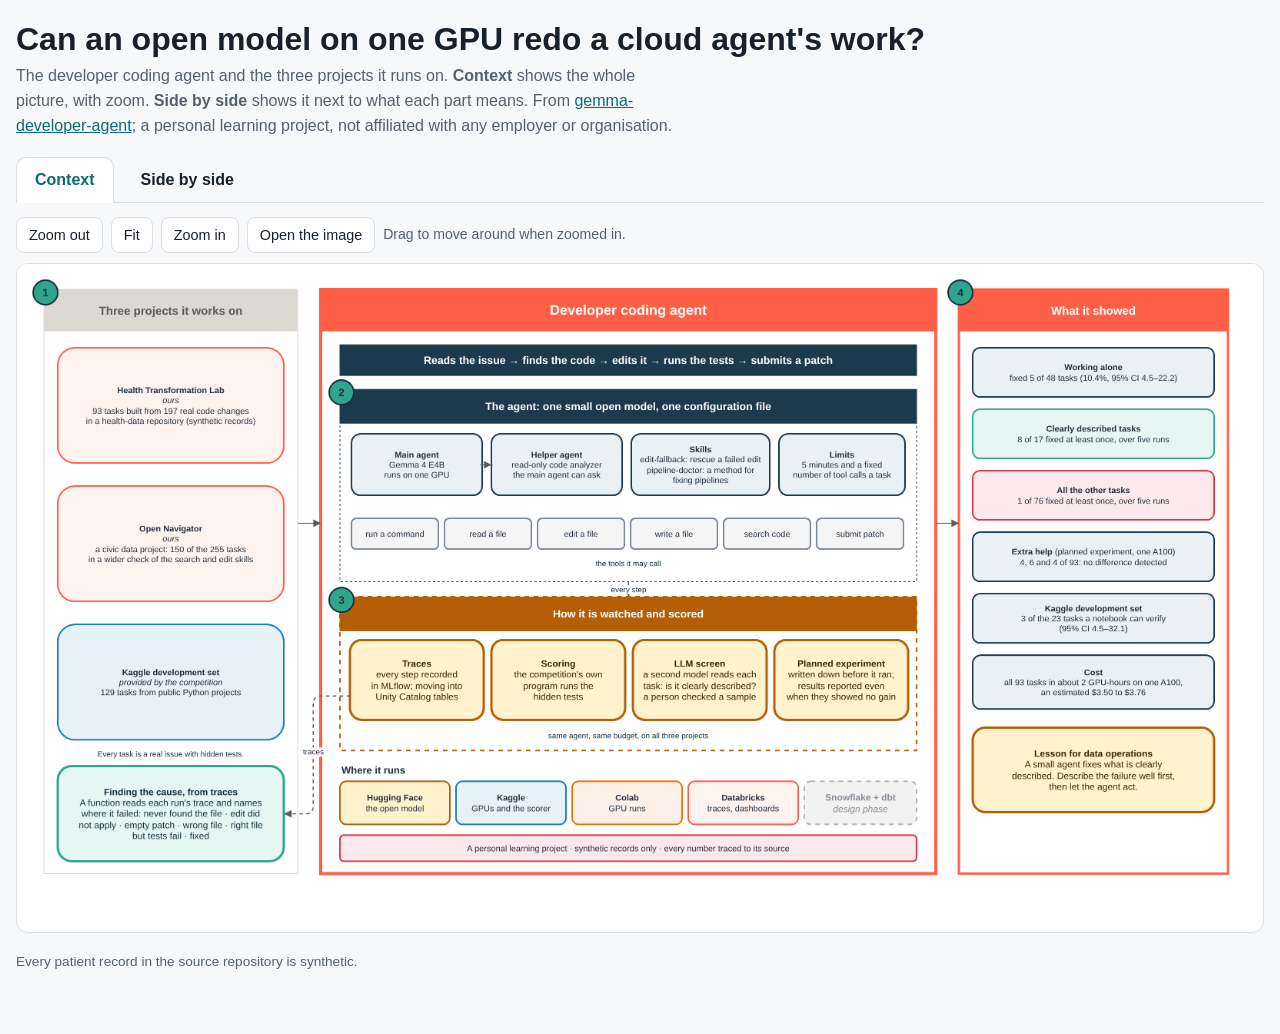
==== docs/architecture/index.html @ 44307ba5 "Give the README a title, say which model runs where, add an architecture button The heading was the " ====
<!doctype html>
<html lang="en">
<head>
<meta charset="utf-8">
<meta name="viewport" content="width=device-width,initial-scale=1">
<title>Coding Agent Architecture</title>
<meta name="description" content="The developer coding agent and the three projects it runs on: the whole picture, and the picture beside what each part means.">
<style>
/* One picture, two ways to read it: whole (Context) or beside its five lines (Side by side). The tab is kept in the
   address (#context, #side-by-side) so a link can open either. Self-contained: no script or font from elsewhere. */
:root {
  --bg: #f7f8fa; --surface: #ffffff; --fg: #18212b; --muted: #55606d; --line: #d9dee5;
  --accent: #0b6b74; --accent-fg: #ffffff; --accent-soft: #e2f1f2; color-scheme: light;
}
@media (prefers-color-scheme: dark) { :root:not([data-theme="light"]) {
  --bg: #11161c; --surface: #19212a; --fg: #e8edf2; --muted: #a3afbc; --line: #2c3743;
  --accent: #5cc4cd; --accent-fg: #0b1a1c; --accent-soft: #17323a; color-scheme: dark; } }
:root[data-theme="dark"] {
  --bg: #11161c; --surface: #19212a; --fg: #e8edf2; --muted: #a3afbc; --line: #2c3743;
  --accent: #5cc4cd; --accent-fg: #0b1a1c; --accent-soft: #17323a; color-scheme: dark; }
* { box-sizing: border-box; }
body { margin: 0; background: var(--bg); color: var(--fg);
  font: 16px/1.55 -apple-system, BlinkMacSystemFont, "Segoe UI", Helvetica, Arial, sans-serif; }
.wrap { max-width: 1400px; margin: 0 auto; padding: 20px 16px 48px; }
header h1 { font-size: clamp(1.4rem, 3.2vw, 2rem); line-height: 1.2; margin: 0 0 6px; text-wrap: balance; }
header p { margin: 0; color: var(--muted); max-width: 75ch; }
a { color: var(--accent); }
.tabs { display: flex; gap: 8px; margin: 18px 0 14px; border-bottom: 1px solid var(--line); flex-wrap: wrap; }
.tabs button { font: inherit; font-weight: 600; font-size: 1rem; color: var(--fg); background: transparent;
  border: 1px solid transparent; border-bottom: 0; border-radius: 10px 10px 0 0; padding: 10px 18px; cursor: pointer;
  margin-bottom: -1px; }
.tabs button[aria-selected="true"] { background: var(--surface); border-color: var(--line); color: var(--accent); }
.tabs button:focus-visible { outline: 2px solid var(--accent); outline-offset: 2px; }
.tools { display: flex; gap: 8px; flex-wrap: wrap; align-items: center; margin-bottom: 10px; }
.tools button, .tools a.btn { font: inherit; font-size: 0.9rem; font-weight: 500; color: var(--fg); background: var(--surface);
  border: 1px solid var(--line); border-radius: 8px; padding: 6px 12px; cursor: pointer; text-decoration: none; }
.tools button:hover, .tools a.btn:hover { border-color: var(--accent); color: var(--accent); }
.tools .hint { color: var(--muted); font-size: 0.88rem; }
.viewer { overflow: auto; border: 1px solid var(--line); border-radius: 12px; background: #ffffff;
  height: calc(100vh - 230px); min-height: 320px; cursor: grab; touch-action: pan-x pan-y; }
.viewer.dragging { cursor: grabbing; }
.viewer img { display: block; max-width: none; user-select: none; -webkit-user-drag: none; }
.side { display: grid; gap: 20px; grid-template-columns: 1fr; }
@media (min-width: 900px) { .side { grid-template-columns: minmax(0, 3fr) minmax(0, 2fr); align-items: start; } }
.side figure { margin: 0; background: #ffffff; border: 1px solid var(--line); border-radius: 12px; padding: 8px; }
@media (min-width: 900px) { .side figure { position: sticky; top: 12px; } }
.side figure img { display: block; width: 100%; height: auto; }
.side figcaption { font-size: 0.85rem; color: #55606d; padding: 6px 4px 0; }
.points { background: var(--surface); border: 1px solid var(--line); border-radius: 12px; padding: 16px 18px; }
.points h2 { font-size: 1.15rem; margin: 0 0 10px; }
.points ol { margin: 0; padding-left: 1.2em; display: flex; flex-direction: column; gap: 12px; }
.points li strong { display: block; }
.model { background: var(--accent-soft); border-radius: 10px; padding: 12px 14px; margin-top: 16px; font-size: 0.95rem; }
.model strong { display: block; margin-bottom: 2px; }
.foot { color: var(--muted); font-size: 0.85rem; margin-top: 18px; }
[hidden] { display: none !important; }
</style>
</head>
<body>
<div class="wrap">
<header>
  <h1>Can an open model on one GPU redo a cloud agent's work?</h1>
  <p>The developer coding agent and the three projects it runs on. <strong>Context</strong> shows the whole picture,
  with zoom. <strong>Side by side</strong> shows it next to what each part means.
  From <a href="https://github.com/healthtransformationlab/gemma-developer-agent">gemma-developer-agent</a>; a personal
  learning project, not affiliated with any employer or organisation.</p>
</header>

<div class="tabs" role="tablist" aria-label="Views of the picture">
  <button type="button" role="tab" id="tab-context" aria-controls="context" aria-selected="true">Context</button>
  <button type="button" role="tab" id="tab-side-by-side" aria-controls="side-by-side" aria-selected="false" tabindex="-1">Side by side</button>
</div>

<section id="context" role="tabpanel" aria-labelledby="tab-context">
  <div class="tools">
    <button type="button" data-zoom="out">Zoom out</button>
    <button type="button" data-zoom="fit">Fit</button>
    <button type="button" data-zoom="in">Zoom in</button>
    <a class="btn" href="../img/coding_agent_architecture.png">Open the image</a>
    <span class="hint">Drag to move around when zoomed in.</span>
  </div>
  <div class="viewer" id="viewer">
    <img id="whole" src="../img/coding_agent_architecture.png" width="3236" height="1673" alt="The developer coding agent and the three projects it runs on. Left: Health Transformation Lab (93 tasks from 197 real code changes), Open Navigator (150 of the 255 tasks in a wider check of the search and edit skills) and the competition's development set (129 tasks). Centre: the agent, Gemma 4 E4B with a read-only helper agent, two skills, a five-minute budget and its tools; below it, how it is watched and scored: traces, the competition's evaluator, an AI screen of the tasks and a pre-registered experiment; it runs on Hugging Face, Kaggle, Colab and Databricks, with Snowflake and dbt in the design phase. Bottom left: finding the cause from traces, where a function names the stage at which each run stopped. Right: what the runs showed.">
  </div>
</section>

<section id="side-by-side" role="tabpanel" aria-labelledby="tab-side-by-side" hidden>
  <div class="side">
    <figure>
      <a href="../img/coding_agent_architecture.png"><img src="../img/coding_agent_architecture.png" width="3236" height="1673" alt="The same picture: the three projects on the left, the agent in the centre with how it is watched and scored below it, finding the cause bottom left, and what the runs showed on the right."></a>
      <figcaption>Tap the picture to open it full size. The source is
        <a href="https://github.com/healthtransformationlab/gemma-developer-agent/blob/main/docs/img/coding_agent_architecture.drawio">coding_agent_architecture.drawio</a>.</figcaption>
    </figure>
    <div class="points">
      <h2>The picture in five lines</h2>
      <ol>
        <li><strong>Three projects (left).</strong> Two of ours,
          <a href="https://github.com/healthtransformationlab/health-transformation-lab-nlp">health-transformation-lab-nlp</a>
          and <a href="https://github.com/getcommunityone/open-navigator">open-navigator</a>, and the competition's
          development set: <a href="https://github.com/healthtransformationlab/gemma-developer-agent#what-has-been-run-and-what-it-cost">where the task set comes from</a>,
          <a href="https://github.com/healthtransformationlab/gemma-developer-agent/blob/main/docs/leaderboard-plan.md">the wider check</a>.</li>
        <li><strong>The agent (centre).</strong> One open model, one configuration file:
          <a href="https://github.com/healthtransformationlab/gemma-developer-agent/blob/main/agent.yaml">agent.yaml</a>,
          <a href="https://github.com/healthtransformationlab/gemma-developer-agent/blob/main/docs/agent_walkthrough.md">the agent, file by file</a>.</li>
        <li><strong>Finding the cause (bottom left).</strong> A function reads each run's trace and names the stage where
          it stopped: never read a file the fix changes, no edit went through, an empty patch, a patch on the wrong file,
          or a patch on the right file whose tests still fail:
          <a href="https://github.com/healthtransformationlab/gemma-developer-agent/blob/main/analysis/failure_stages.py">analysis/failure_stages.py</a>,
          <a href="https://github.com/healthtransformationlab/gemma-developer-agent/blob/main/docs/fallback-scripts-study.md">the study of the two helper scripts it led to</a>.</li>
        <li><strong>Watched and scored (below the agent).</strong> Every step traced, every patch scored by the
          competition's own evaluator, in an experiment planned in advance:
          <a href="https://github.com/healthtransformationlab/gemma-developer-agent#what-has-been-run-and-what-it-cost">every run and what it cost</a>.</li>
        <li><strong>What it showed (right).</strong>
          <a href="https://github.com/healthtransformationlab/gemma-developer-agent#results-at-a-glance">Results at a glance</a>,
          each number with its run and interval.</li>
      </ol>
      <div class="model">
        <strong>Which model</strong>
        The picture shows the agent on <code>main</code> and in the paper: Gemma 4 E4B, the small model, with a
        read-only helper agent. The leaderboard entries since November 16 run Gemma 4 31B as one agent, from the
        branches in <a href="https://github.com/healthtransformationlab/gemma-developer-agent/blob/main/docs/leaderboard-plan.md">the leaderboard plan</a>:
        31B parameters, served 4-bit on one GPU (an A100 in our Colab runs).
      </div>
    </div>
  </div>
</section>

<p class="foot">Every patient record in the source repository is synthetic.</p>
</div>

<script>
(function () {
  var tabs = Array.prototype.slice.call(document.querySelectorAll('[role="tab"]'));
  function show(id, focus) {
    tabs.forEach(function (t) {
      var on = t.getAttribute('aria-controls') === id;
      t.setAttribute('aria-selected', on ? 'true' : 'false');
      t.tabIndex = on ? 0 : -1;
      document.getElementById(t.getAttribute('aria-controls')).hidden = !on;
      if (on && focus) t.focus();
    });
    if (id === 'context') fit();
  }
  function fromHash() { return location.hash === '#side-by-side' ? 'side-by-side' : 'context'; }
  tabs.forEach(function (t, i) {
    t.addEventListener('click', function () {
      var id = t.getAttribute('aria-controls');
      if (history.replaceState) history.replaceState(null, '', '#' + id); else location.hash = id;
      show(id, false);
    });
    t.addEventListener('keydown', function (e) {
      if (e.key !== 'ArrowRight' && e.key !== 'ArrowLeft') return;
      var next = tabs[(i + (e.key === 'ArrowRight' ? 1 : tabs.length - 1)) % tabs.length];
      next.click(); next.focus(); e.preventDefault();
    });
  });
  window.addEventListener('hashchange', function () { show(fromHash(), false); });

  // Zoom: the image's width in pixels; "fit" shows the whole picture inside the viewer.
  var viewer = document.getElementById('viewer'), img = document.getElementById('whole');
  var natural = 3236, ratio = 1673 / 3236, width = 0;
  function setWidth(w, cx, cy) {
    var old = width || w;
    var px = (viewer.scrollLeft + (cx || viewer.clientWidth / 2)) / old;
    var py = (viewer.scrollTop + (cy || viewer.clientHeight / 2)) / old;
    width = Math.max(200, Math.min(natural * 1.5, w));
    img.style.width = width + 'px'; img.style.height = (width * ratio) + 'px';
    viewer.scrollLeft = px * width - (cx || viewer.clientWidth / 2);
    viewer.scrollTop = py * width - (cy || viewer.clientHeight / 2);
  }
  function fit() {
    if (!viewer.clientWidth) return;
    setWidth(Math.min(viewer.clientWidth - 2, (viewer.clientHeight - 2) / ratio));
    viewer.scrollLeft = 0; viewer.scrollTop = 0;
  }
  document.querySelectorAll('[data-zoom]').forEach(function (b) {
    b.addEventListener('click', function () {
      var z = b.getAttribute('data-zoom');
      if (z === 'fit') fit(); else setWidth(width * (z === 'in' ? 1.4 : 1 / 1.4));
    });
  });
  var drag = null;
  viewer.addEventListener('pointerdown', function (e) {
    if (e.pointerType !== 'mouse') return;
    drag = { x: e.clientX, y: e.clientY, l: viewer.scrollLeft, t: viewer.scrollTop };
    viewer.classList.add('dragging'); viewer.setPointerCapture(e.pointerId);
  });
  viewer.addEventListener('pointermove', function (e) {
    if (!drag) return;
    viewer.scrollLeft = drag.l - (e.clientX - drag.x); viewer.scrollTop = drag.t - (e.clientY - drag.y);
  });
  ['pointerup', 'pointercancel'].forEach(function (n) {
    viewer.addEventListener(n, function () { drag = null; viewer.classList.remove('dragging'); });
  });
  window.addEventListener('resize', function () { if (!document.getElementById('context').hidden) fit(); });
  show(fromHash(), false);
  if (!img.complete) img.addEventListener('load', fit);
})();
</script>
</body>
</html>
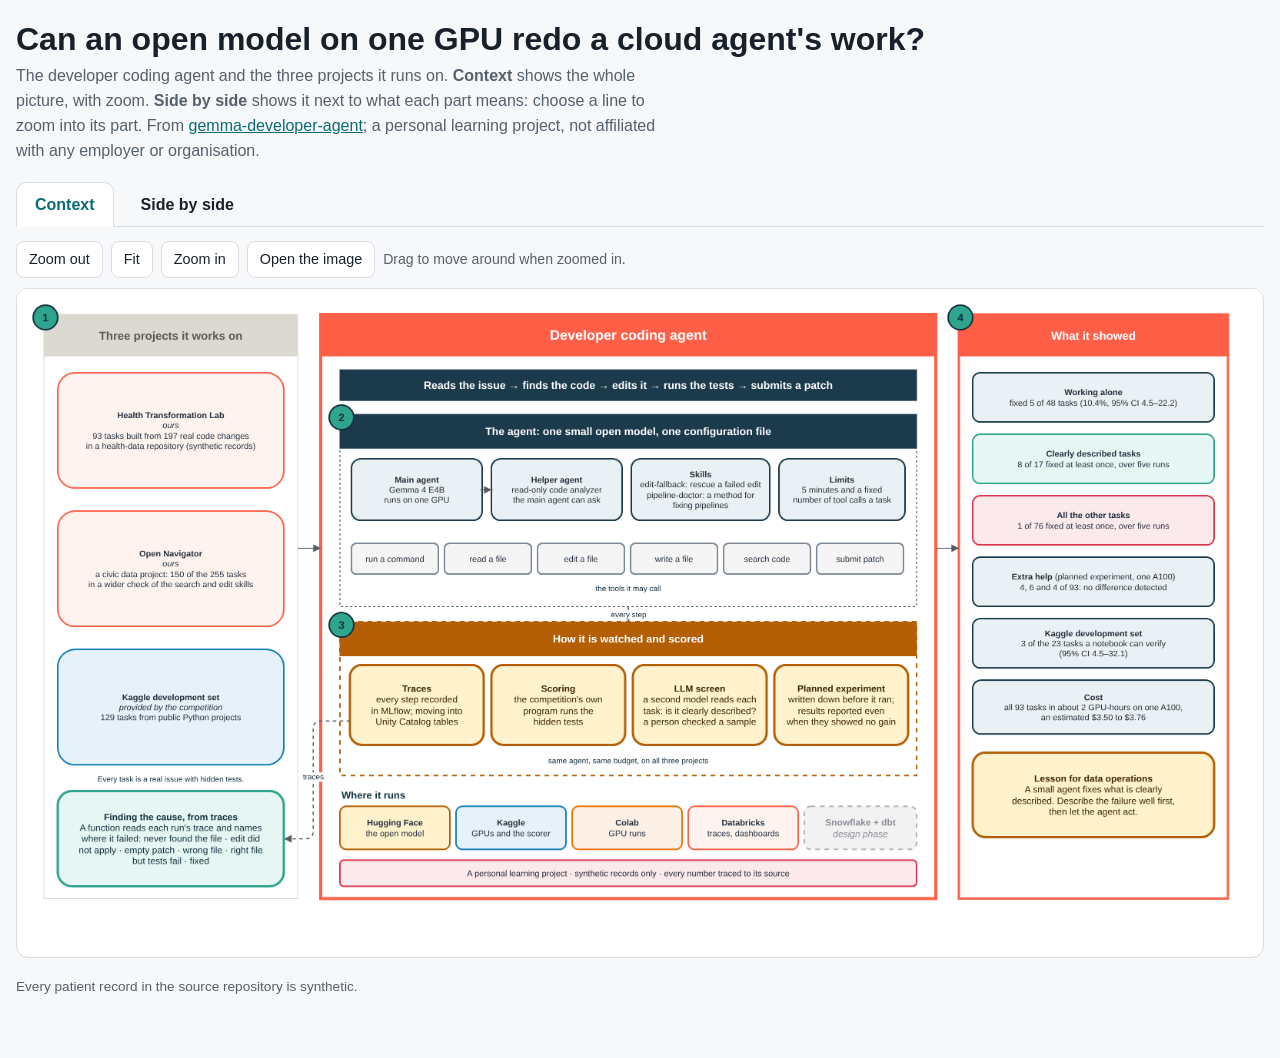
==== commit ad516048: "000 DOCS46: the architecture page's Side by side tab drills into each part of the picture (#192) The" ====
--- a/docs/architecture/index.html
+++ b/docs/architecture/index.html
@@ -50,6 +50,26 @@
 .points h2 { font-size: 1.15rem; margin: 0 0 10px; }
 .points ol { margin: 0; padding-left: 1.2em; display: flex; flex-direction: column; gap: 12px; }
 .points li strong { display: block; }
+/* Side by side drill-down (#192): a line zooms the picture to its part and outlines it; a part selects its line. */
+.side-tools { display: flex; gap: 8px; align-items: center; flex-wrap: wrap; padding: 0 2px 8px; }
+.side-tools button { font: inherit; font-size: 0.88rem; font-weight: 500; color: var(--fg); background: var(--surface);
+  border: 1px solid var(--line); border-radius: 8px; padding: 5px 11px; cursor: pointer; }
+.side-tools button:hover { border-color: var(--accent); color: var(--accent); }
+.side-tools .hint { color: #55606d; font-size: 0.85rem; }
+.side-viewer { position: relative; overflow: hidden; border-radius: 8px; aspect-ratio: 3236 / 1673; cursor: pointer;
+  touch-action: none; }
+.side-viewer.zoomed { cursor: grab; }
+.side-viewer.dragging { cursor: grabbing; }
+.side-stage { position: absolute; inset: 0; transform-origin: 0 0; transition: transform 0.45s ease; }
+.side-viewer.dragging .side-stage { transition: none; }
+.side-stage img { width: 100%; height: 100%; display: block; user-select: none; -webkit-user-drag: none; }
+.side-mark { position: absolute; border: 3px solid #0b6b74; border-radius: 10px; pointer-events: none;
+  box-shadow: 0 0 0 9999px rgba(15, 25, 35, 0.28); transition: all 0.45s ease; }
+@media (prefers-reduced-motion: reduce) { .side-stage, .side-mark { transition: none; } }
+.points li[data-part] { cursor: pointer; border-radius: 8px; padding: 6px 8px; margin-left: -8px; border: 1px solid transparent; }
+.points li[data-part]:hover { border-color: var(--line); }
+.points li[data-part]:focus-visible { outline: 2px solid var(--accent); outline-offset: 2px; }
+.points li[data-part][aria-current="true"] { background: var(--accent-soft); border-color: var(--accent); }
 .model { background: var(--accent-soft); border-radius: 10px; padding: 12px 14px; margin-top: 16px; font-size: 0.95rem; }
 .model strong { display: block; margin-bottom: 2px; }
 .foot { color: var(--muted); font-size: 0.85rem; margin-top: 18px; }
@@ -61,7 +81,7 @@
 <header>
   <h1>Can an open model on one GPU redo a cloud agent's work?</h1>
   <p>The developer coding agent and the three projects it runs on. <strong>Context</strong> shows the whole picture,
-  with zoom. <strong>Side by side</strong> shows it next to what each part means.
+  with zoom. <strong>Side by side</strong> shows it next to what each part means: choose a line to zoom into its part.
   From <a href="https://github.com/healthtransformationlab/gemma-developer-agent">gemma-developer-agent</a>; a personal
   learning project, not affiliated with any employer or organisation.</p>
 </header>
@@ -87,30 +107,39 @@
 <section id="side-by-side" role="tabpanel" aria-labelledby="tab-side-by-side" hidden>
   <div class="side">
     <figure>
-      <a href="../img/coding_agent_architecture.png"><img src="../img/coding_agent_architecture.png" width="3236" height="1673" alt="The same picture: the three projects on the left, the agent in the centre with how it is watched and scored below it, finding the cause bottom left, and what the runs showed on the right."></a>
-      <figcaption>Tap the picture to open it full size. The source is
+      <div class="side-tools">
+        <button type="button" id="side-whole">Whole picture</button>
+        <span class="hint" id="side-hint">Choose a line, or click a part of the picture, to zoom into it.</span>
+      </div>
+      <div class="side-viewer" id="side-viewer">
+        <div class="side-stage" id="side-stage">
+          <img src="../img/coding_agent_architecture.png" width="3236" height="1673" alt="The same picture: the three projects on the left, the agent in the centre with how it is watched and scored below it, finding the cause bottom left, and what the runs showed on the right.">
+          <div class="side-mark" id="side-mark" hidden></div>
+        </div>
+      </div>
+      <figcaption><a href="../img/coding_agent_architecture.png">Open the picture full size</a>. The source is
         <a href="https://github.com/healthtransformationlab/gemma-developer-agent/blob/main/docs/img/coding_agent_architecture.drawio">coding_agent_architecture.drawio</a>.</figcaption>
     </figure>
     <div class="points">
       <h2>The picture in five lines</h2>
       <ol>
-        <li><strong>Three projects (left).</strong> Two of ours,
+        <li data-part="projects" data-box="0.020,0.035,0.207,0.735" tabindex="0"><strong>Three projects (left).</strong> Two of ours,
           <a href="https://github.com/healthtransformationlab/health-transformation-lab-nlp">health-transformation-lab-nlp</a>
           and <a href="https://github.com/getcommunityone/open-navigator">open-navigator</a>, and the competition's
           development set: <a href="https://github.com/healthtransformationlab/gemma-developer-agent#what-has-been-run-and-what-it-cost">where the task set comes from</a>,
           <a href="https://github.com/healthtransformationlab/gemma-developer-agent/blob/main/docs/leaderboard-plan.md">the wider check</a>.</li>
-        <li><strong>The agent (centre).</strong> One open model, one configuration file:
+        <li data-part="agent" data-box="0.243,0.035,0.497,0.465" tabindex="0"><strong>The agent (centre).</strong> One open model, one configuration file:
           <a href="https://github.com/healthtransformationlab/gemma-developer-agent/blob/main/agent.yaml">agent.yaml</a>,
           <a href="https://github.com/healthtransformationlab/gemma-developer-agent/blob/main/docs/agent_walkthrough.md">the agent, file by file</a>.</li>
-        <li><strong>Finding the cause (bottom left).</strong> A function reads each run's trace and names the stage where
+        <li data-part="cause" data-box="0.030,0.775,0.188,0.160" tabindex="0"><strong>Finding the cause (bottom left).</strong> A function reads each run's trace and names the stage where
           it stopped: never read a file the fix changes, no edit went through, an empty patch, a patch on the wrong file,
           or a patch on the right file whose tests still fail:
           <a href="https://github.com/healthtransformationlab/gemma-developer-agent/blob/main/analysis/failure_stages.py">analysis/failure_stages.py</a>,
           <a href="https://github.com/healthtransformationlab/gemma-developer-agent/blob/main/docs/fallback-scripts-study.md">the study of the two helper scripts it led to</a>.</li>
-        <li><strong>Watched and scored (below the agent).</strong> Every step traced, every patch scored by the
+        <li data-part="scored" data-box="0.243,0.512,0.497,0.440" tabindex="0"><strong>Watched and scored (below the agent).</strong> Every step traced, every patch scored by the
           competition's own evaluator, in an experiment planned in advance:
           <a href="https://github.com/healthtransformationlab/gemma-developer-agent#what-has-been-run-and-what-it-cost">every run and what it cost</a>.</li>
-        <li><strong>What it showed (right).</strong>
+        <li data-part="showed" data-box="0.755,0.035,0.222,0.917" tabindex="0"><strong>What it showed (right).</strong>
           <a href="https://github.com/healthtransformationlab/gemma-developer-agent#results-at-a-glance">Results at a glance</a>,
           each number with its run and interval.</li>
       </ol>
@@ -141,11 +170,12 @@
     });
     if (id === 'context') fit();
   }
-  function fromHash() { return location.hash === '#side-by-side' ? 'side-by-side' : 'context'; }
+  function fromHash() { return location.hash.indexOf('#side-by-side') === 0 ? 'side-by-side' : 'context'; }
   tabs.forEach(function (t, i) {
     t.addEventListener('click', function () {
       var id = t.getAttribute('aria-controls');
-      if (history.replaceState) history.replaceState(null, '', '#' + id); else location.hash = id;
+      var h = '#' + id + (id === 'side-by-side' && cur ? '/' + cur : '');
+      if (history.replaceState) history.replaceState(null, '', h); else location.hash = h;
       show(id, false);
     });
     t.addEventListener('keydown', function (e) {
@@ -154,7 +184,7 @@
       next.click(); next.focus(); e.preventDefault();
     });
   });
-  window.addEventListener('hashchange', function () { show(fromHash(), false); });
+  window.addEventListener('hashchange', function () { show(fromHash(), false); drillFromHash(); });
 
   // Zoom: the image's width in pixels; "fit" shows the whole picture inside the viewer.
   var viewer = document.getElementById('viewer'), img = document.getElementById('whole');
@@ -193,7 +223,73 @@
     viewer.addEventListener(n, function () { drag = null; viewer.classList.remove('dragging'); });
   });
   window.addEventListener('resize', function () { if (!document.getElementById('context').hidden) fit(); });
+  // Side by side drill-down (#192). Each line carries its part's box as fractions of the picture (data-box="x,y,w,h").
+  // Choosing a line scales the picture so the part fills the viewer, outlines it, and keeps it in the address
+  // (#side-by-side/<part>); clicking the picture selects the part under the pointer; drag pans when zoomed.
+  var sv = document.getElementById('side-viewer'), stage = document.getElementById('side-stage');
+  var mark = document.getElementById('side-mark'), items = Array.prototype.slice.call(document.querySelectorAll('li[data-part]'));
+  var cur = null, z = { s: 1, x: 0, y: 0 };
+  function box(li) { return li.getAttribute('data-box').split(',').map(Number); }
+  function apply() { stage.style.transform = 'translate(' + z.x + 'px,' + z.y + 'px) scale(' + z.s + ')'; sv.classList.toggle('zoomed', z.s > 1); }
+  function clamp() {
+    var W = sv.clientWidth, H = sv.clientHeight;
+    z.x = Math.min(0, Math.max(W - W * z.s, z.x)); z.y = Math.min(0, Math.max(H - H * z.s, z.y));
+  }
+  function drill(part, keep) {
+    var li = items.filter(function (i) { return i.getAttribute('data-part') === part; })[0];
+    items.forEach(function (i) { i.setAttribute('aria-current', i === li ? 'true' : 'false'); });
+    cur = li ? part : null;
+    if (!li) { z = { s: 1, x: 0, y: 0 }; mark.hidden = true; apply(); }
+    else {
+      var b = box(li), W = sv.clientWidth, H = sv.clientHeight;
+      var s = Math.max(1, Math.min(1 / b[2], 1 / b[3]) * 0.92);
+      z = { s: s, x: W / 2 - (b[0] + b[2] / 2) * W * s, y: H / 2 - (b[1] + b[3] / 2) * H * s };
+      clamp(); apply();
+      mark.hidden = false;
+      mark.style.left = (b[0] * 100) + '%'; mark.style.top = (b[1] * 100) + '%';
+      mark.style.width = (b[2] * 100) + '%'; mark.style.height = (b[3] * 100) + '%';
+      mark.style.borderWidth = (3 / s) + 'px';
+    }
+    if (!keep) {
+      var h = '#side-by-side' + (cur ? '/' + cur : '');
+      if (history.replaceState) history.replaceState(null, '', h); else location.hash = h;
+    }
+  }
+  function drillFromHash() {
+    var m = location.hash.match(/^#side-by-side\/([a-z]+)$/);
+    if (fromHash() === 'side-by-side') drill(m ? m[1] : null, true);
+  }
+  items.forEach(function (li) {
+    li.addEventListener('click', function (e) { if (e.target.closest('a')) return; drill(li.getAttribute('data-part')); });
+    li.addEventListener('keydown', function (e) {
+      if (e.target !== li || (e.key !== 'Enter' && e.key !== ' ')) return;
+      drill(li.getAttribute('data-part')); e.preventDefault();
+    });
+  });
+  document.getElementById('side-whole').addEventListener('click', function () { drill(null); });
+  var sd = null, moved = false;
+  sv.addEventListener('pointerdown', function (e) {
+    sd = { x: e.clientX, y: e.clientY, zx: z.x, zy: z.y }; moved = false; sv.setPointerCapture(e.pointerId);
+  });
+  sv.addEventListener('pointermove', function (e) {
+    if (!sd) return;
+    var dx = e.clientX - sd.x, dy = e.clientY - sd.y;
+    if (Math.abs(dx) + Math.abs(dy) > 4) moved = true;
+    if (moved && z.s > 1) { sv.classList.add('dragging'); z.x = sd.zx + dx; z.y = sd.zy + dy; clamp(); apply(); }
+  });
+  sv.addEventListener('pointerup', function (e) {
+    var wasDrag = moved; sd = null; sv.classList.remove('dragging');
+    if (wasDrag) return;
+    var r = sv.getBoundingClientRect();
+    var fx = ((e.clientX - r.left) - z.x) / (r.width * z.s), fy = ((e.clientY - r.top) - z.y) / (r.height * z.s);
+    var hit = items.filter(function (li) { var b = box(li); return fx >= b[0] && fx <= b[0] + b[2] && fy >= b[1] && fy <= b[1] + b[3]; })[0];
+    if (hit) drill(hit.getAttribute('data-part') === cur ? null : hit.getAttribute('data-part'));
+  });
+  sv.addEventListener('pointercancel', function () { sd = null; sv.classList.remove('dragging'); });
+  window.addEventListener('resize', function () { if (cur) drill(cur, true); });
+
   show(fromHash(), false);
+  drillFromHash();
   if (!img.complete) img.addEventListener('load', fit);
 })();
 </script>
